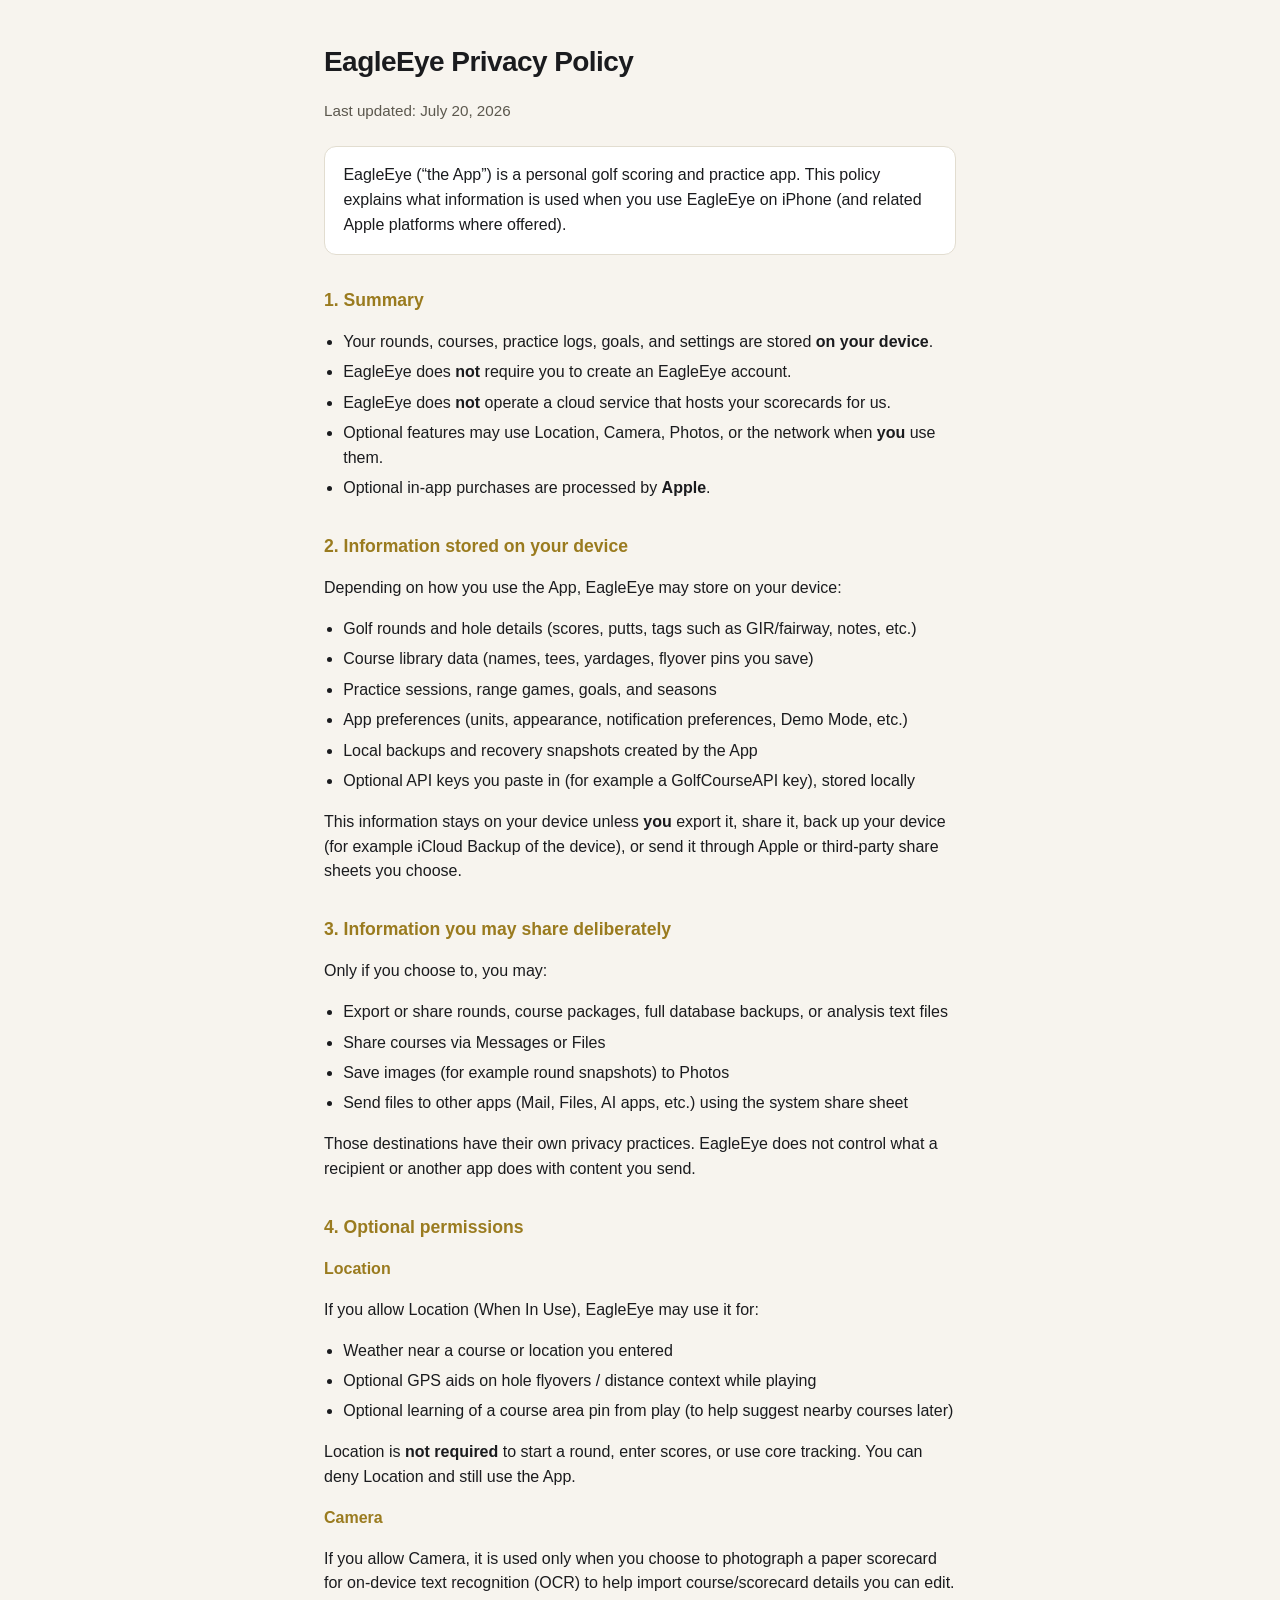
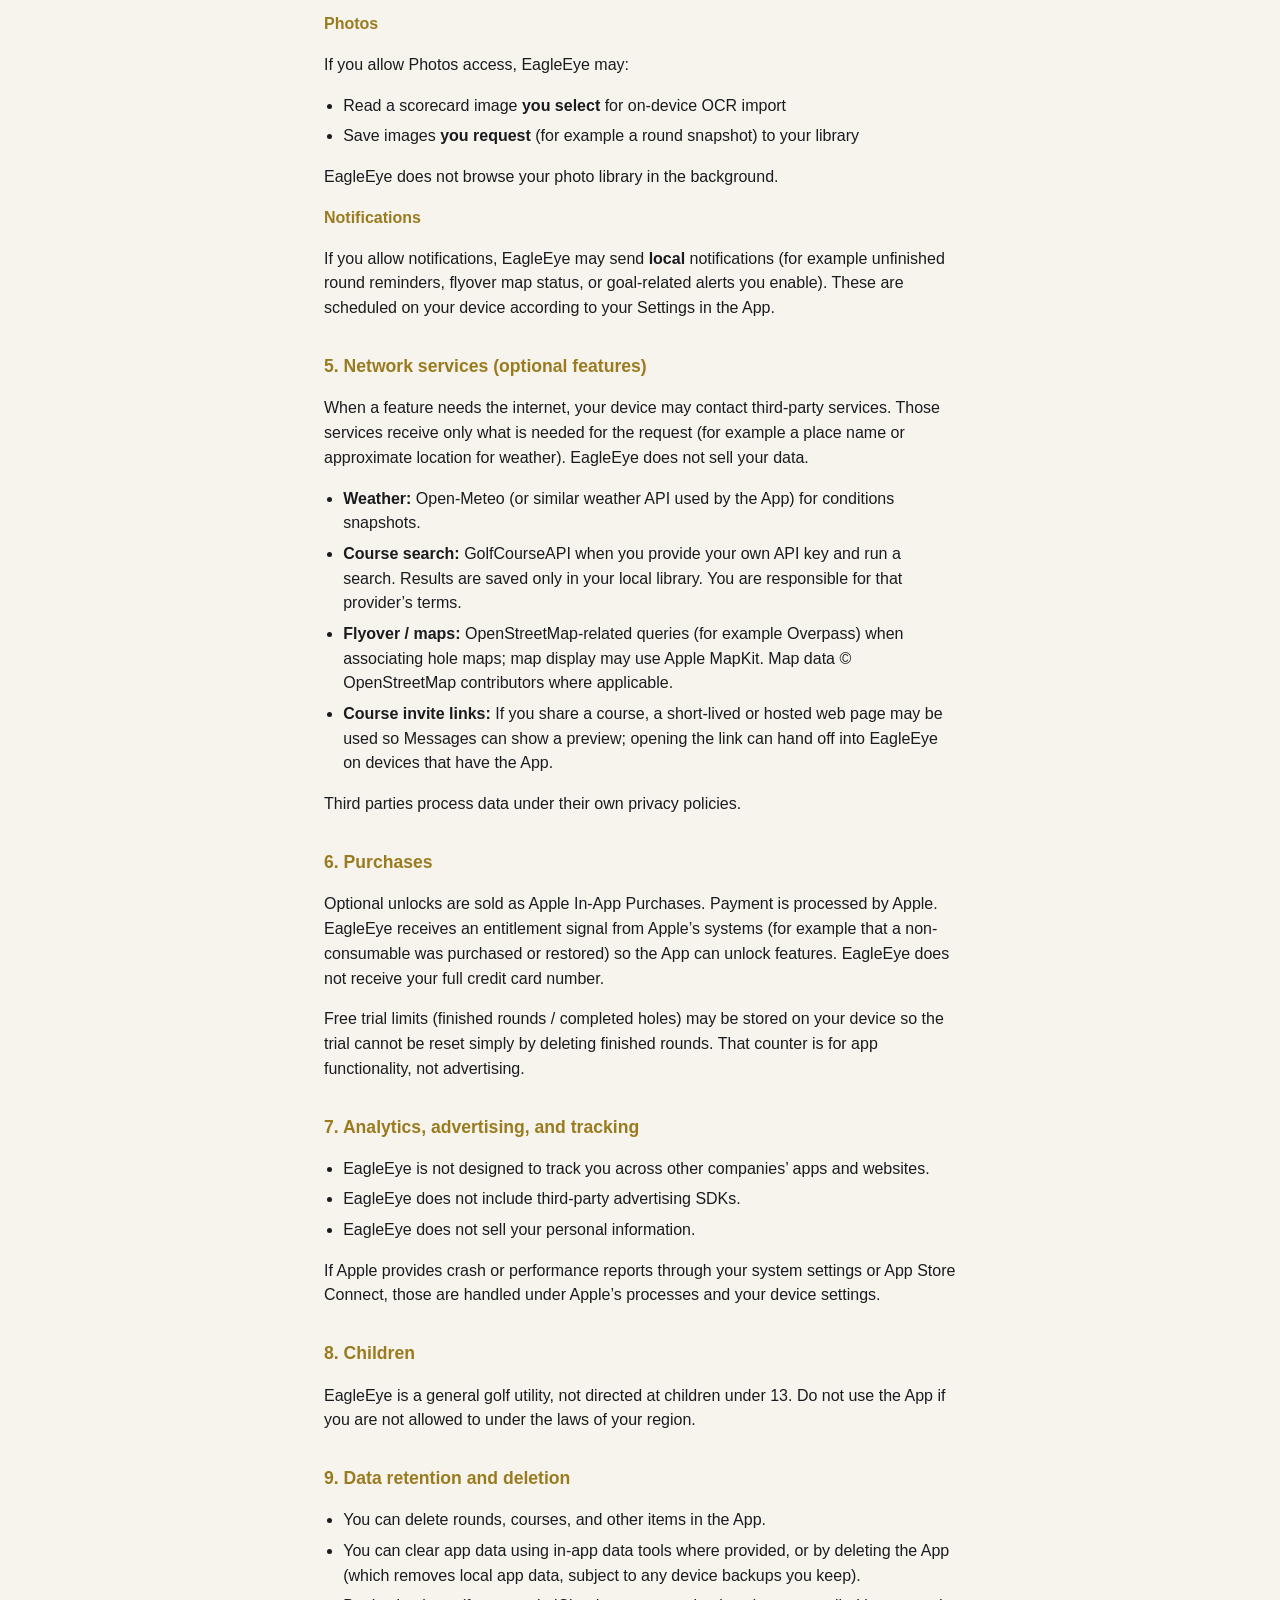
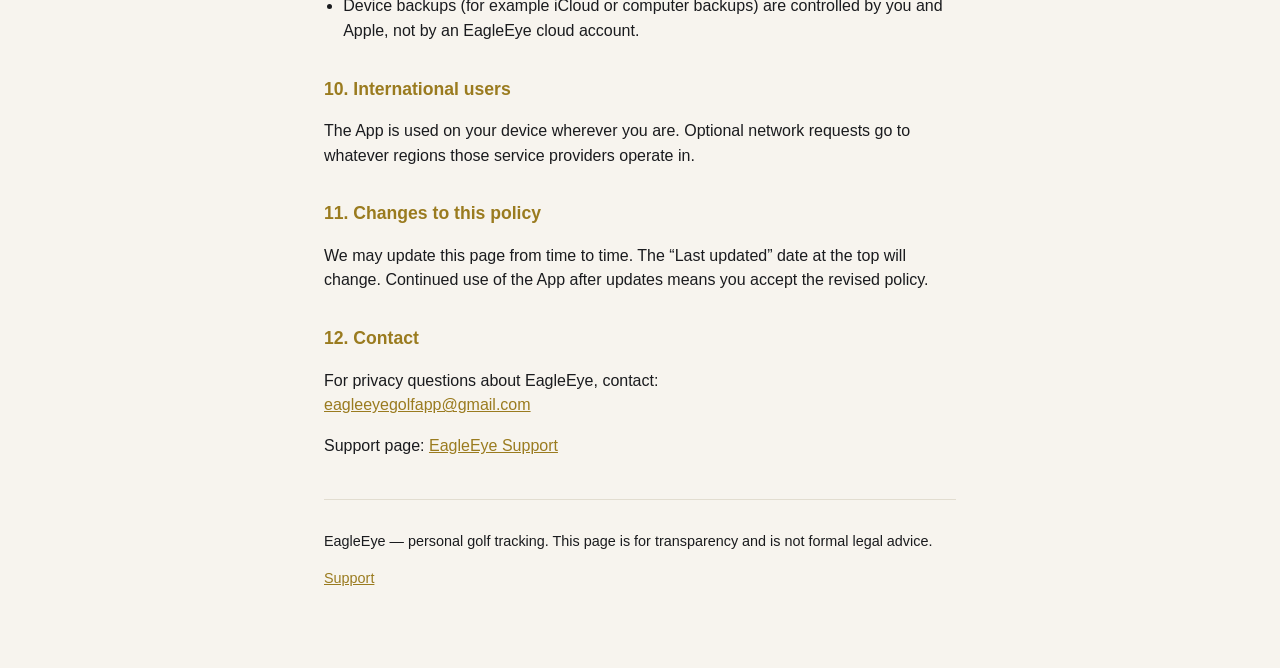
==== privacy.html @ 470fe478 "Add EagleEye privacy and support pages" ====
<!DOCTYPE html>
<html lang="en">
<head>
  <meta charset="utf-8" />
  <meta name="viewport" content="width=device-width, initial-scale=1" />
  <title>EagleEye — Privacy Policy</title>
  <meta name="description" content="Privacy Policy for the EagleEye golf app." />
  <style>
    :root {
      color-scheme: light dark;
      --bg: #0c0d0f;
      --fg: #f2efe6;
      --muted: #a39e90;
      --accent: #d4b347;
      --card: #16181c;
      --border: #2a2d33;
    }
    @media (prefers-color-scheme: light) {
      :root {
        --bg: #f7f4ee;
        --fg: #1a1b1e;
        --muted: #5c584e;
        --accent: #9a7b1f;
        --card: #ffffff;
        --border: #e2ddd0;
      }
    }
    * { box-sizing: border-box; }
    body {
      margin: 0;
      font-family: -apple-system, BlinkMacSystemFont, "Segoe UI", Roboto, Helvetica, Arial, sans-serif;
      background: var(--bg);
      color: var(--fg);
      line-height: 1.55;
    }
    main {
      max-width: 42rem;
      margin: 0 auto;
      padding: 2.5rem 1.25rem 4rem;
    }
    h1 {
      font-size: 1.75rem;
      letter-spacing: -0.02em;
      margin: 0 0 0.35rem;
    }
    h2 {
      font-size: 1.1rem;
      margin: 2rem 0 0.6rem;
      color: var(--accent);
    }
    p, li { color: var(--fg); }
    .meta { color: var(--muted); font-size: 0.95rem; margin-bottom: 1.5rem; }
    .card {
      background: var(--card);
      border: 1px solid var(--border);
      border-radius: 12px;
      padding: 1rem 1.15rem;
      margin: 1rem 0 1.5rem;
    }
    ul { padding-left: 1.2rem; }
    li { margin: 0.35rem 0; }
    a { color: var(--accent); }
    footer {
      margin-top: 2.5rem;
      padding-top: 1rem;
      border-top: 1px solid var(--border);
      color: var(--muted);
      font-size: 0.9rem;
    }
  </style>
</head>
<body>
  <main>
    <h1>EagleEye Privacy Policy</h1>
    <p class="meta">Last updated: July 20, 2026</p>

    <div class="card">
      <p style="margin:0">
        EagleEye (“the App”) is a personal golf scoring and practice app.
        This policy explains what information is used when you use EagleEye
        on iPhone (and related Apple platforms where offered).
      </p>
    </div>

    <h2>1. Summary</h2>
    <ul>
      <li>Your rounds, courses, practice logs, goals, and settings are stored <strong>on your device</strong>.</li>
      <li>EagleEye does <strong>not</strong> require you to create an EagleEye account.</li>
      <li>EagleEye does <strong>not</strong> operate a cloud service that hosts your scorecards for us.</li>
      <li>Optional features may use Location, Camera, Photos, or the network when <strong>you</strong> use them.</li>
      <li>Optional in‑app purchases are processed by <strong>Apple</strong>.</li>
    </ul>

    <h2>2. Information stored on your device</h2>
    <p>Depending on how you use the App, EagleEye may store on your device:</p>
    <ul>
      <li>Golf rounds and hole details (scores, putts, tags such as GIR/fairway, notes, etc.)</li>
      <li>Course library data (names, tees, yardages, flyover pins you save)</li>
      <li>Practice sessions, range games, goals, and seasons</li>
      <li>App preferences (units, appearance, notification preferences, Demo Mode, etc.)</li>
      <li>Local backups and recovery snapshots created by the App</li>
      <li>Optional API keys you paste in (for example a GolfCourseAPI key), stored locally</li>
    </ul>
    <p>
      This information stays on your device unless <strong>you</strong> export it, share it,
      back up your device (for example iCloud Backup of the device), or send it through
      Apple or third-party share sheets you choose.
    </p>

    <h2>3. Information you may share deliberately</h2>
    <p>Only if you choose to, you may:</p>
    <ul>
      <li>Export or share rounds, course packages, full database backups, or analysis text files</li>
      <li>Share courses via Messages or Files</li>
      <li>Save images (for example round snapshots) to Photos</li>
      <li>Send files to other apps (Mail, Files, AI apps, etc.) using the system share sheet</li>
    </ul>
    <p>
      Those destinations have their own privacy practices. EagleEye does not control
      what a recipient or another app does with content you send.
    </p>

    <h2>4. Optional permissions</h2>

    <h2 style="font-size:1rem;margin-top:1rem">Location</h2>
    <p>
      If you allow Location (When In Use), EagleEye may use it for:
    </p>
    <ul>
      <li>Weather near a course or location you entered</li>
      <li>Optional GPS aids on hole flyovers / distance context while playing</li>
      <li>Optional learning of a course area pin from play (to help suggest nearby courses later)</li>
    </ul>
    <p>
      Location is <strong>not required</strong> to start a round, enter scores, or use core tracking.
      You can deny Location and still use the App.
    </p>

    <h2 style="font-size:1rem;margin-top:1rem">Camera</h2>
    <p>
      If you allow Camera, it is used only when you choose to photograph a paper scorecard
      for on-device text recognition (OCR) to help import course/scorecard details you can edit.
    </p>

    <h2 style="font-size:1rem;margin-top:1rem">Photos</h2>
    <p>If you allow Photos access, EagleEye may:</p>
    <ul>
      <li>Read a scorecard image <strong>you select</strong> for on-device OCR import</li>
      <li>Save images <strong>you request</strong> (for example a round snapshot) to your library</li>
    </ul>
    <p>EagleEye does not browse your photo library in the background.</p>

    <h2 style="font-size:1rem;margin-top:1rem">Notifications</h2>
    <p>
      If you allow notifications, EagleEye may send <strong>local</strong> notifications
      (for example unfinished round reminders, flyover map status, or goal-related alerts you enable).
      These are scheduled on your device according to your Settings in the App.
    </p>

    <h2>5. Network services (optional features)</h2>
    <p>
      When a feature needs the internet, your device may contact third-party services.
      Those services receive only what is needed for the request (for example a place name
      or approximate location for weather). EagleEye does not sell your data.
    </p>
    <ul>
      <li><strong>Weather:</strong> Open-Meteo (or similar weather API used by the App) for conditions snapshots.</li>
      <li><strong>Course search:</strong> GolfCourseAPI when you provide your own API key and run a search. Results are saved only in your local library. You are responsible for that provider’s terms.</li>
      <li><strong>Flyover / maps:</strong> OpenStreetMap-related queries (for example Overpass) when associating hole maps; map display may use Apple MapKit. Map data © OpenStreetMap contributors where applicable.</li>
      <li><strong>Course invite links:</strong> If you share a course, a short-lived or hosted web page may be used so Messages can show a preview; opening the link can hand off into EagleEye on devices that have the App.</li>
    </ul>
    <p>Third parties process data under their own privacy policies.</p>

    <h2>6. Purchases</h2>
    <p>
      Optional unlocks are sold as Apple In-App Purchases. Payment is processed by Apple.
      EagleEye receives an entitlement signal from Apple’s systems (for example that a
      non-consumable was purchased or restored) so the App can unlock features.
      EagleEye does not receive your full credit card number.
    </p>
    <p>
      Free trial limits (finished rounds / completed holes) may be stored on your device
      so the trial cannot be reset simply by deleting finished rounds. That counter is for
      app functionality, not advertising.
    </p>

    <h2>7. Analytics, advertising, and tracking</h2>
    <ul>
      <li>EagleEye is not designed to track you across other companies’ apps and websites.</li>
      <li>EagleEye does not include third-party advertising SDKs.</li>
      <li>EagleEye does not sell your personal information.</li>
    </ul>
    <p>
      If Apple provides crash or performance reports through your system settings or
      App Store Connect, those are handled under Apple’s processes and your device settings.
    </p>

    <h2>8. Children</h2>
    <p>
      EagleEye is a general golf utility, not directed at children under 13.
      Do not use the App if you are not allowed to under the laws of your region.
    </p>

    <h2>9. Data retention and deletion</h2>
    <ul>
      <li>You can delete rounds, courses, and other items in the App.</li>
      <li>You can clear app data using in-app data tools where provided, or by deleting the App (which removes local app data, subject to any device backups you keep).</li>
      <li>Device backups (for example iCloud or computer backups) are controlled by you and Apple, not by an EagleEye cloud account.</li>
    </ul>

    <h2>10. International users</h2>
    <p>
      The App is used on your device wherever you are. Optional network requests go to
      whatever regions those service providers operate in.
    </p>

    <h2>11. Changes to this policy</h2>
    <p>
      We may update this page from time to time. The “Last updated” date at the top will change.
      Continued use of the App after updates means you accept the revised policy.
    </p>

    <h2>12. Contact</h2>
    <p>
      For privacy questions about EagleEye, contact:
      <br />
      <a href="mailto:eagleeyegolfapp@gmail.com">eagleeyegolfapp@gmail.com</a>
    </p>
    <p>
      Support page:
      <a href="support.html">EagleEye Support</a>
    </p>

    <footer>
      <p>EagleEye — personal golf tracking. This page is for transparency and is not formal legal advice.</p>
      <p><a href="support.html">Support</a></p>
    </footer>
  </main>
</body>
</html>
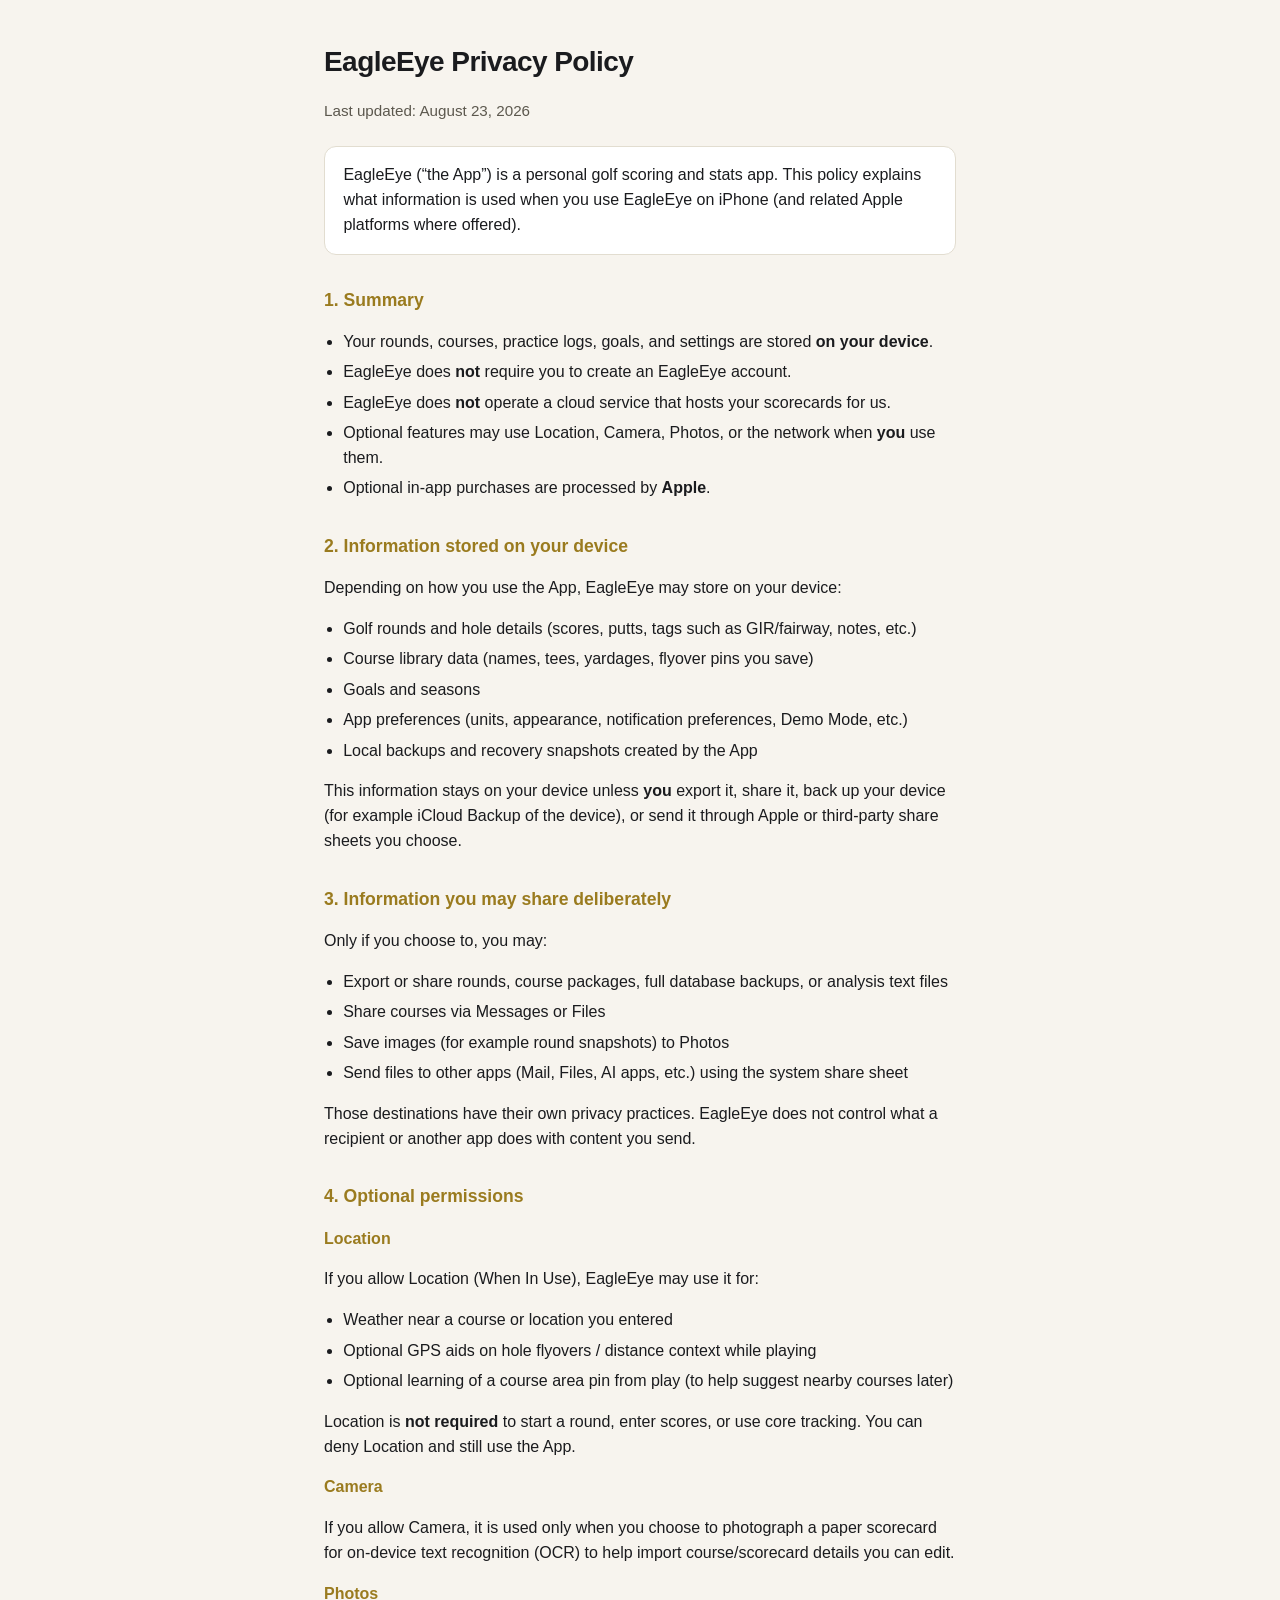
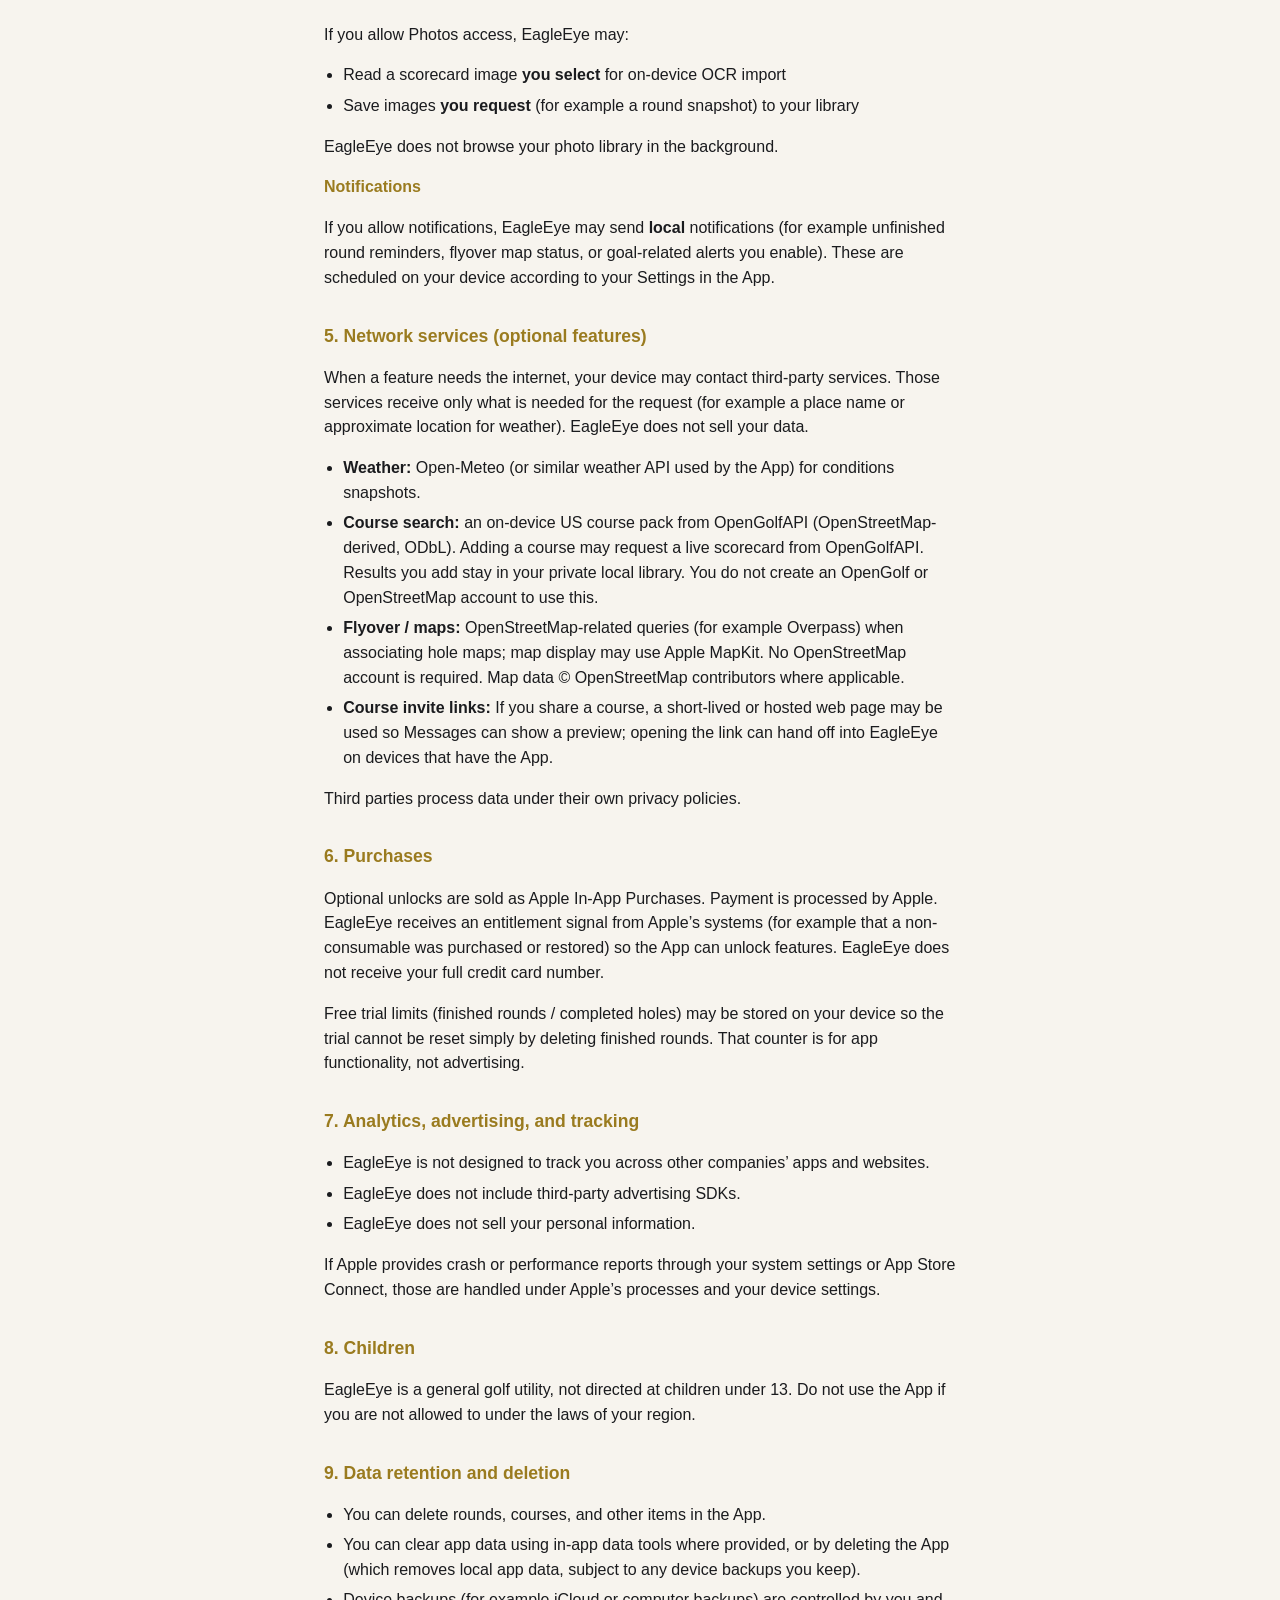
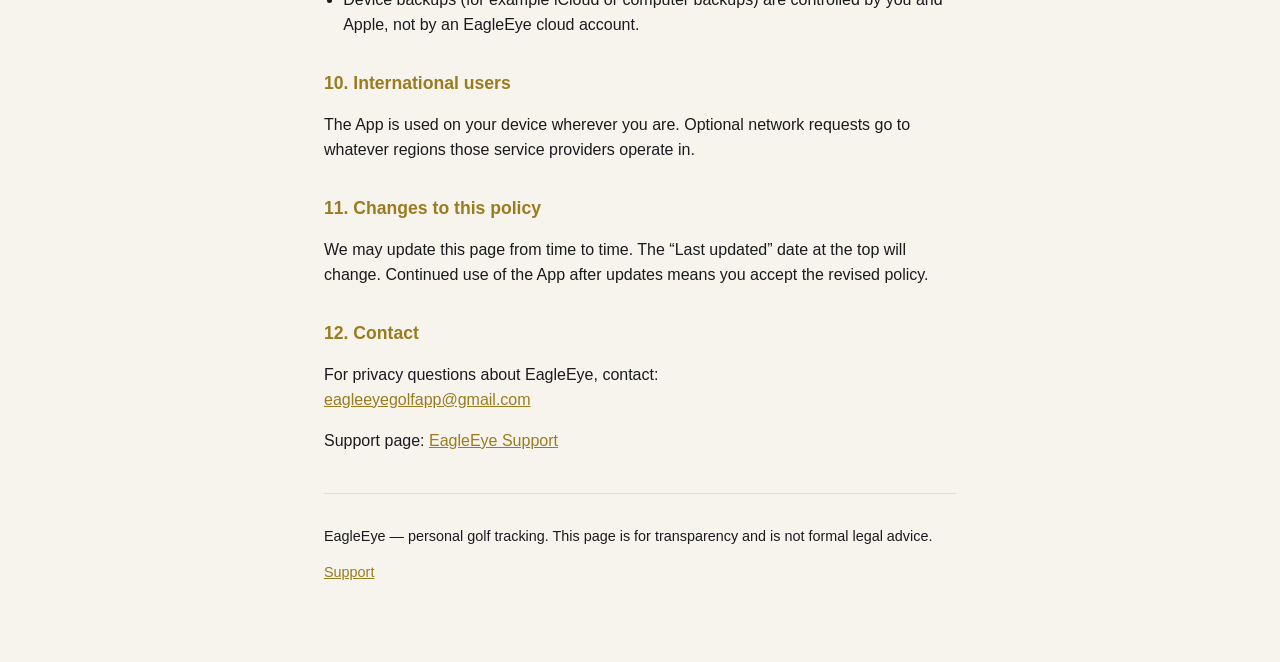
==== commit b379fa77: "Update privacy and support for EagleEye 1.2 Align legal copy with the iPhone app: on-device OpenGolf" ====
--- a/privacy.html
+++ b/privacy.html
@@ -72,11 +72,11 @@
 <body>
   <main>
     <h1>EagleEye Privacy Policy</h1>
-    <p class="meta">Last updated: July 20, 2026</p>
+    <p class="meta">Last updated: August 23, 2026</p>
 
     <div class="card">
       <p style="margin:0">
-        EagleEye (“the App”) is a personal golf scoring and practice app.
+        EagleEye (“the App”) is a personal golf scoring and stats app.
         This policy explains what information is used when you use EagleEye
         on iPhone (and related Apple platforms where offered).
       </p>
@@ -96,10 +96,9 @@
     <ul>
       <li>Golf rounds and hole details (scores, putts, tags such as GIR/fairway, notes, etc.)</li>
       <li>Course library data (names, tees, yardages, flyover pins you save)</li>
-      <li>Practice sessions, range games, goals, and seasons</li>
+      <li>Goals and seasons</li>
       <li>App preferences (units, appearance, notification preferences, Demo Mode, etc.)</li>
       <li>Local backups and recovery snapshots created by the App</li>
-      <li>Optional API keys you paste in (for example a GolfCourseAPI key), stored locally</li>
     </ul>
     <p>
       This information stays on your device unless <strong>you</strong> export it, share it,
@@ -165,8 +164,8 @@
     </p>
     <ul>
       <li><strong>Weather:</strong> Open-Meteo (or similar weather API used by the App) for conditions snapshots.</li>
-      <li><strong>Course search:</strong> GolfCourseAPI when you provide your own API key and run a search. Results are saved only in your local library. You are responsible for that provider’s terms.</li>
-      <li><strong>Flyover / maps:</strong> OpenStreetMap-related queries (for example Overpass) when associating hole maps; map display may use Apple MapKit. Map data © OpenStreetMap contributors where applicable.</li>
+      <li><strong>Course search:</strong> an on-device US course pack from OpenGolfAPI (OpenStreetMap-derived, ODbL). Adding a course may request a live scorecard from OpenGolfAPI. Results you add stay in your private local library. You do not create an OpenGolf or OpenStreetMap account to use this.</li>
+      <li><strong>Flyover / maps:</strong> OpenStreetMap-related queries (for example Overpass) when associating hole maps; map display may use Apple MapKit. No OpenStreetMap account is required. Map data © OpenStreetMap contributors where applicable.</li>
       <li><strong>Course invite links:</strong> If you share a course, a short-lived or hosted web page may be used so Messages can show a preview; opening the link can hand off into EagleEye on devices that have the App.</li>
     </ul>
     <p>Third parties process data under their own privacy policies.</p>
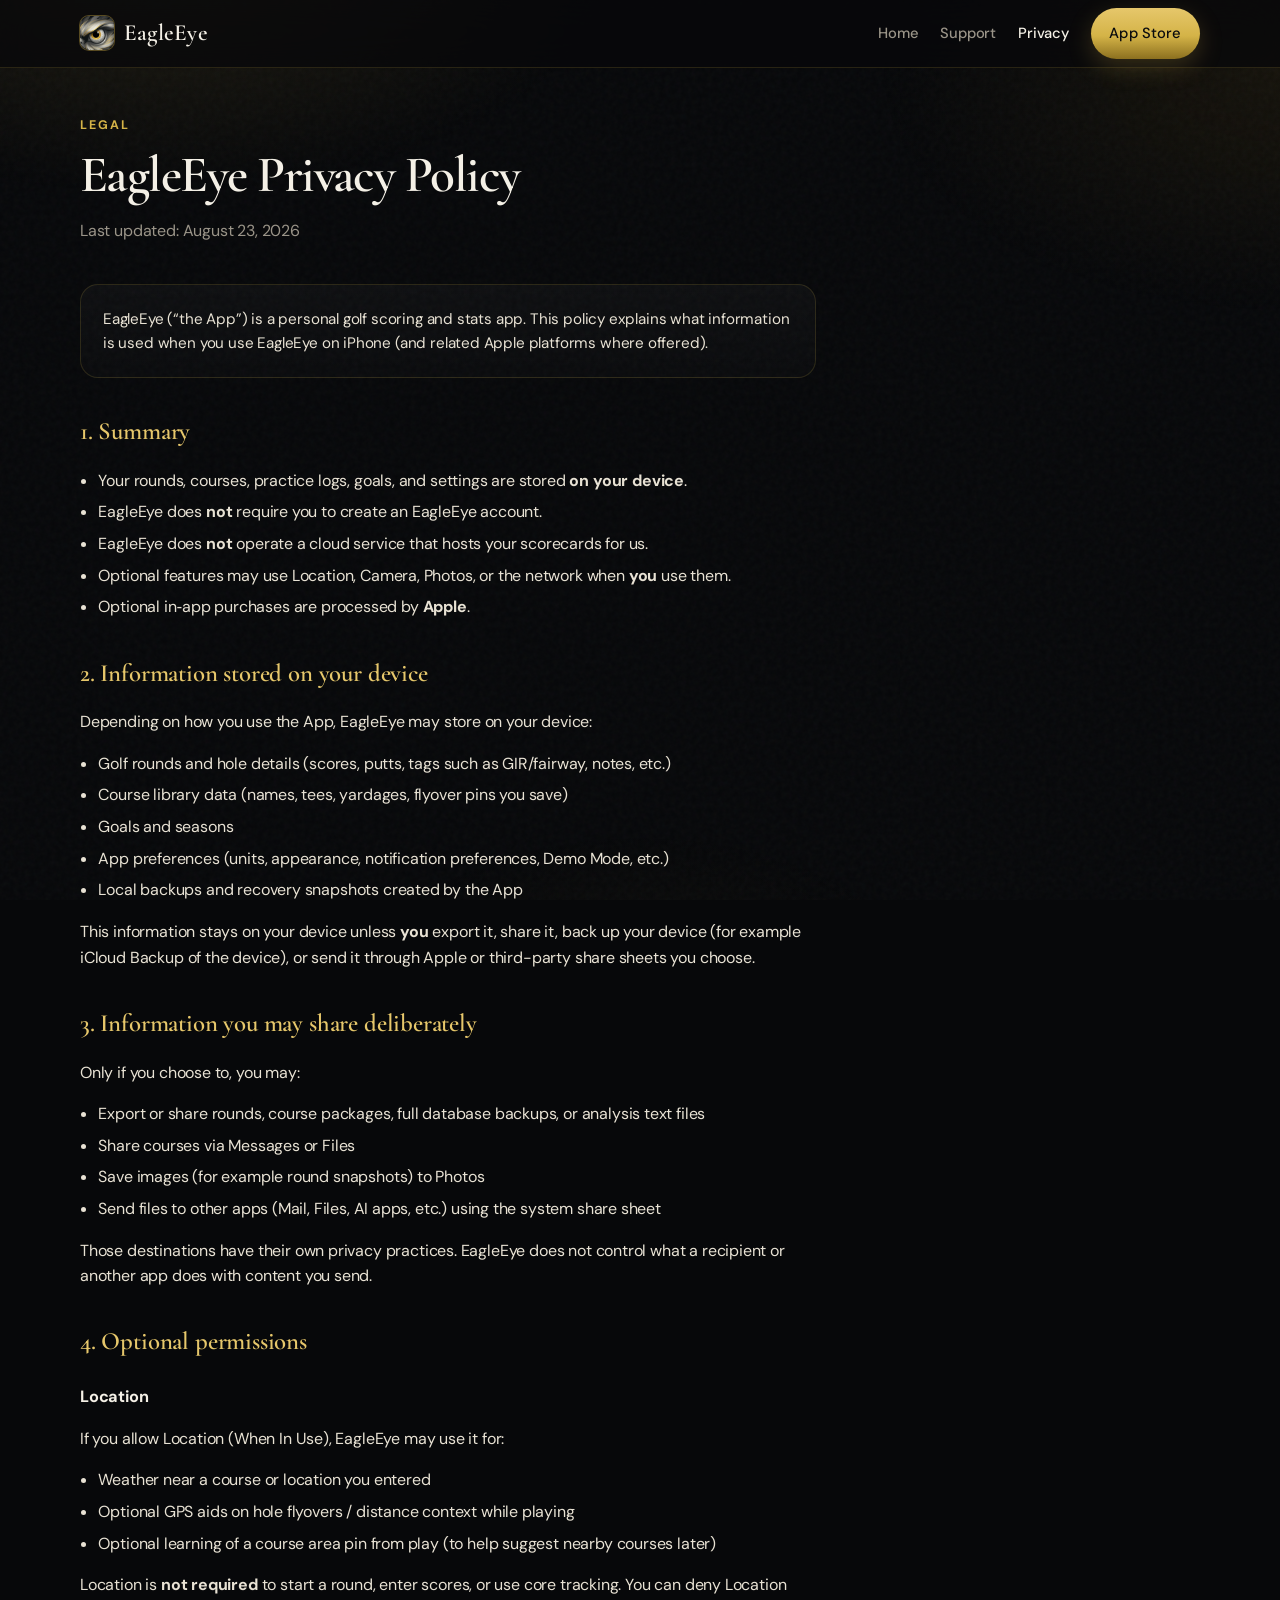
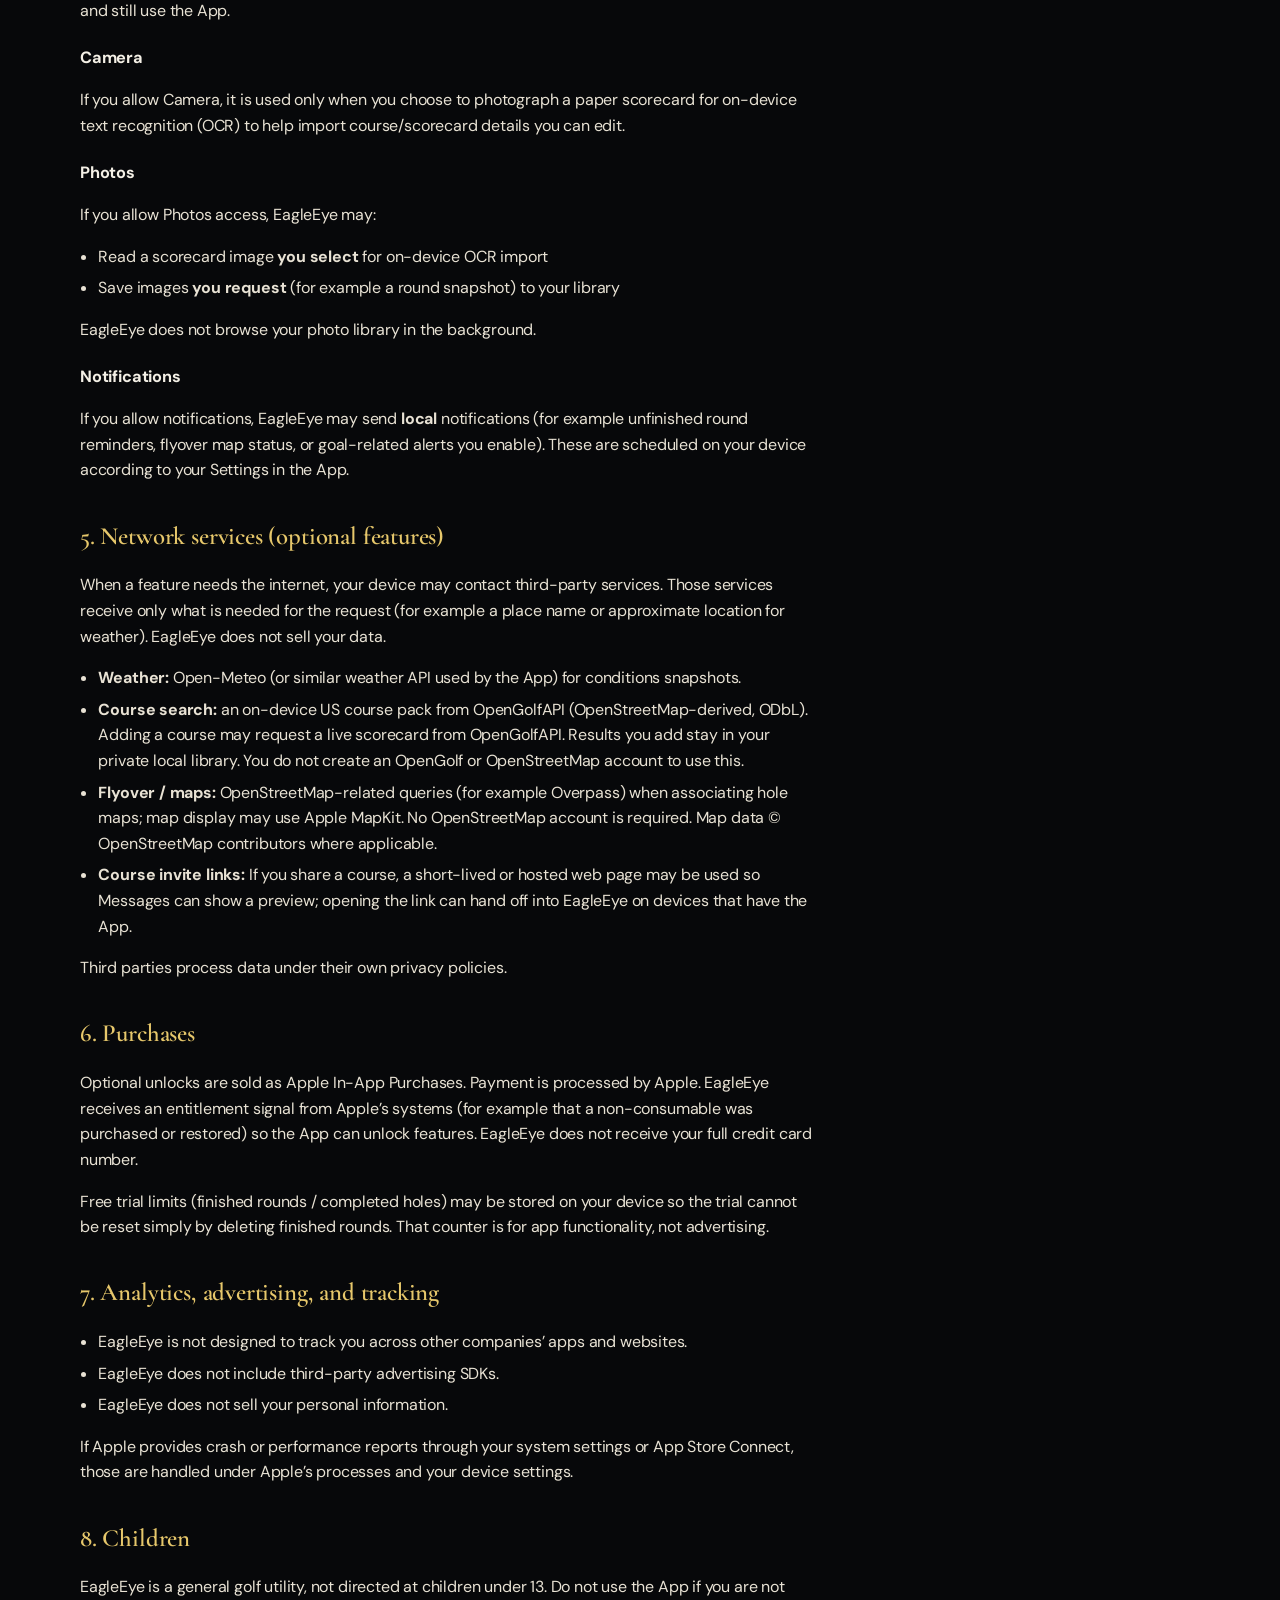
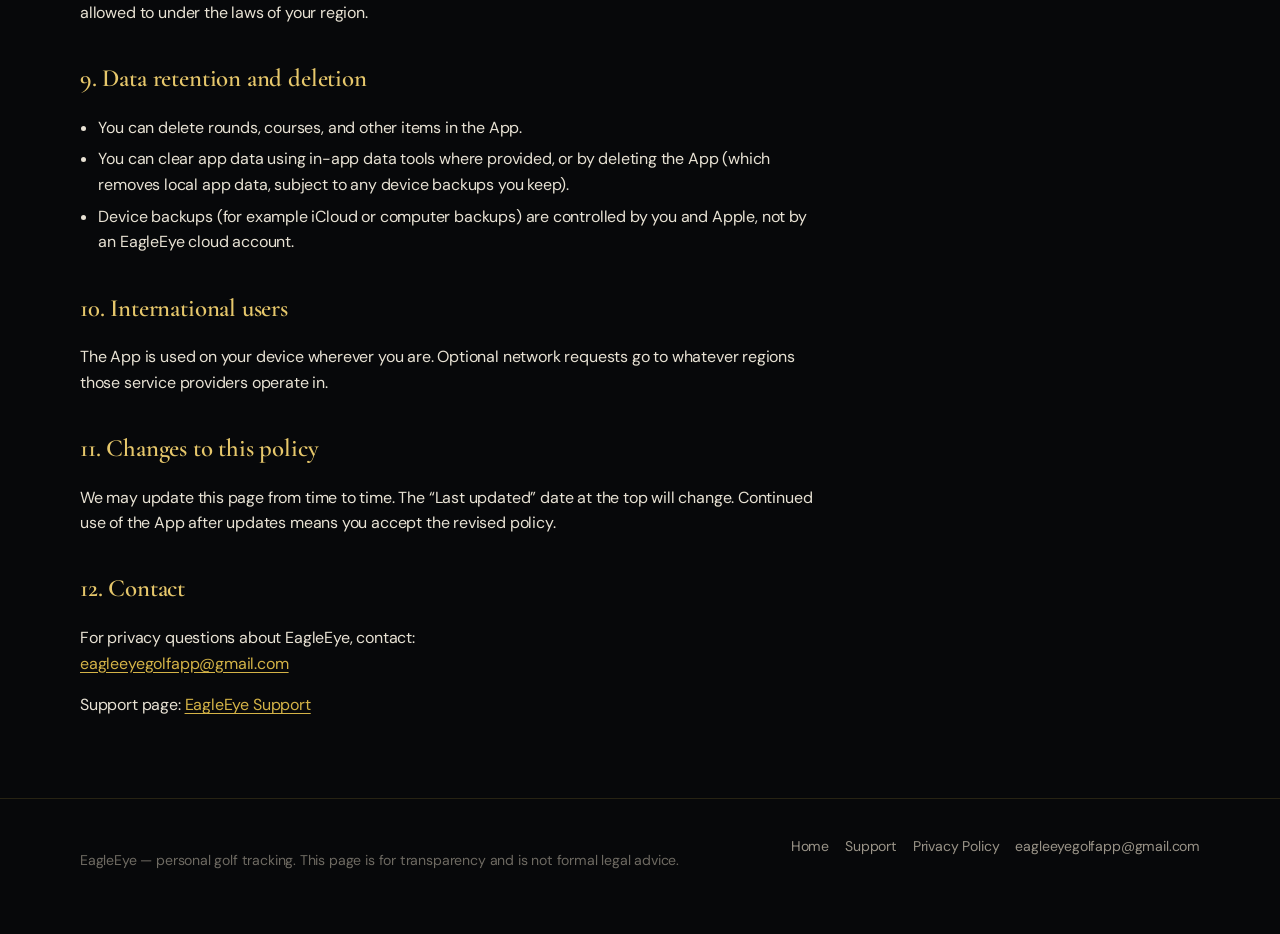
==== commit 97676f06: "Redesign GitHub Pages to match EagleEye app chrome Keep privacy/support copy and App Store URLs. New" ====
--- a/privacy.html
+++ b/privacy.html
@@ -5,235 +5,210 @@
   <meta name="viewport" content="width=device-width, initial-scale=1" />
   <title>EagleEye — Privacy Policy</title>
   <meta name="description" content="Privacy Policy for the EagleEye golf app." />
-  <style>
-    :root {
-      color-scheme: light dark;
-      --bg: #0c0d0f;
-      --fg: #f2efe6;
-      --muted: #a39e90;
-      --accent: #d4b347;
-      --card: #16181c;
-      --border: #2a2d33;
-    }
-    @media (prefers-color-scheme: light) {
-      :root {
-        --bg: #f7f4ee;
-        --fg: #1a1b1e;
-        --muted: #5c584e;
-        --accent: #9a7b1f;
-        --card: #ffffff;
-        --border: #e2ddd0;
-      }
-    }
-    * { box-sizing: border-box; }
-    body {
-      margin: 0;
-      font-family: -apple-system, BlinkMacSystemFont, "Segoe UI", Roboto, Helvetica, Arial, sans-serif;
-      background: var(--bg);
-      color: var(--fg);
-      line-height: 1.55;
-    }
-    main {
-      max-width: 42rem;
-      margin: 0 auto;
-      padding: 2.5rem 1.25rem 4rem;
-    }
-    h1 {
-      font-size: 1.75rem;
-      letter-spacing: -0.02em;
-      margin: 0 0 0.35rem;
-    }
-    h2 {
-      font-size: 1.1rem;
-      margin: 2rem 0 0.6rem;
-      color: var(--accent);
-    }
-    p, li { color: var(--fg); }
-    .meta { color: var(--muted); font-size: 0.95rem; margin-bottom: 1.5rem; }
-    .card {
-      background: var(--card);
-      border: 1px solid var(--border);
-      border-radius: 12px;
-      padding: 1rem 1.15rem;
-      margin: 1rem 0 1.5rem;
-    }
-    ul { padding-left: 1.2rem; }
-    li { margin: 0.35rem 0; }
-    a { color: var(--accent); }
-    footer {
-      margin-top: 2.5rem;
-      padding-top: 1rem;
-      border-top: 1px solid var(--border);
-      color: var(--muted);
-      font-size: 0.9rem;
-    }
-  </style>
+  <link rel="canonical" href="https://eagleeyegolfapp.github.io/EagleEye/privacy.html" />
+  <meta property="og:title" content="EagleEye — Privacy Policy" />
+  <meta property="og:description" content="Privacy Policy for the EagleEye golf app." />
+  <meta property="og:image" content="https://eagleeyegolfapp.github.io/EagleEye/assets/og.jpg" />
+  <meta name="theme-color" content="#07080a" />
+  <link rel="icon" type="image/png" href="assets/favicon-32.png" />
+  <link rel="apple-touch-icon" href="assets/apple-touch-icon.png" />
+  <link rel="preconnect" href="https://fonts.googleapis.com" />
+  <link rel="preconnect" href="https://fonts.gstatic.com" crossorigin />
+  <link href="https://fonts.googleapis.com/css2?family=Cormorant+Garamond:wght@600;700&amp;family=DM+Sans:ital,opsz,wght@0,9..40,400;0,9..40,500;0,9..40,700;1,9..40,400&amp;display=swap" rel="stylesheet" />
+  <link rel="stylesheet" href="assets/site.css" />
 </head>
 <body>
-  <main>
-    <h1>EagleEye Privacy Policy</h1>
-    <p class="meta">Last updated: August 23, 2026</p>
-
-    <div class="card">
-      <p style="margin:0">
-        EagleEye (“the App”) is a personal golf scoring and stats app.
-        This policy explains what information is used when you use EagleEye
-        on iPhone (and related Apple platforms where offered).
-      </p>
+  <header class="site-header">
+    <div class="wrap">
+      <a class="brand" href="index.html">
+        <img src="assets/icon.png" width="34" height="34" alt="" />
+        <span>EagleEye</span>
+      </a>
+      <nav class="nav" aria-label="Primary">
+        <a href="index.html">Home</a>
+        <a href="support.html">Support</a>
+        <a href="privacy.html" aria-current="page">Privacy</a>
+        <a class="btn" href="https://apps.apple.com/app/id6793305657">App Store</a>
+      </nav>
     </div>
-
-    <h2>1. Summary</h2>
-    <ul>
-      <li>Your rounds, courses, practice logs, goals, and settings are stored <strong>on your device</strong>.</li>
-      <li>EagleEye does <strong>not</strong> require you to create an EagleEye account.</li>
-      <li>EagleEye does <strong>not</strong> operate a cloud service that hosts your scorecards for us.</li>
-      <li>Optional features may use Location, Camera, Photos, or the network when <strong>you</strong> use them.</li>
-      <li>Optional in‑app purchases are processed by <strong>Apple</strong>.</li>
-    </ul>
-
-    <h2>2. Information stored on your device</h2>
-    <p>Depending on how you use the App, EagleEye may store on your device:</p>
-    <ul>
-      <li>Golf rounds and hole details (scores, putts, tags such as GIR/fairway, notes, etc.)</li>
-      <li>Course library data (names, tees, yardages, flyover pins you save)</li>
-      <li>Goals and seasons</li>
-      <li>App preferences (units, appearance, notification preferences, Demo Mode, etc.)</li>
-      <li>Local backups and recovery snapshots created by the App</li>
-    </ul>
-    <p>
-      This information stays on your device unless <strong>you</strong> export it, share it,
-      back up your device (for example iCloud Backup of the device), or send it through
-      Apple or third-party share sheets you choose.
-    </p>
-
-    <h2>3. Information you may share deliberately</h2>
-    <p>Only if you choose to, you may:</p>
-    <ul>
-      <li>Export or share rounds, course packages, full database backups, or analysis text files</li>
-      <li>Share courses via Messages or Files</li>
-      <li>Save images (for example round snapshots) to Photos</li>
-      <li>Send files to other apps (Mail, Files, AI apps, etc.) using the system share sheet</li>
-    </ul>
-    <p>
-      Those destinations have their own privacy practices. EagleEye does not control
-      what a recipient or another app does with content you send.
-    </p>
-
-    <h2>4. Optional permissions</h2>
-
-    <h2 style="font-size:1rem;margin-top:1rem">Location</h2>
-    <p>
-      If you allow Location (When In Use), EagleEye may use it for:
-    </p>
-    <ul>
-      <li>Weather near a course or location you entered</li>
-      <li>Optional GPS aids on hole flyovers / distance context while playing</li>
-      <li>Optional learning of a course area pin from play (to help suggest nearby courses later)</li>
-    </ul>
-    <p>
-      Location is <strong>not required</strong> to start a round, enter scores, or use core tracking.
-      You can deny Location and still use the App.
-    </p>
-
-    <h2 style="font-size:1rem;margin-top:1rem">Camera</h2>
-    <p>
-      If you allow Camera, it is used only when you choose to photograph a paper scorecard
-      for on-device text recognition (OCR) to help import course/scorecard details you can edit.
-    </p>
-
-    <h2 style="font-size:1rem;margin-top:1rem">Photos</h2>
-    <p>If you allow Photos access, EagleEye may:</p>
-    <ul>
-      <li>Read a scorecard image <strong>you select</strong> for on-device OCR import</li>
-      <li>Save images <strong>you request</strong> (for example a round snapshot) to your library</li>
-    </ul>
-    <p>EagleEye does not browse your photo library in the background.</p>
-
-    <h2 style="font-size:1rem;margin-top:1rem">Notifications</h2>
-    <p>
-      If you allow notifications, EagleEye may send <strong>local</strong> notifications
-      (for example unfinished round reminders, flyover map status, or goal-related alerts you enable).
-      These are scheduled on your device according to your Settings in the App.
-    </p>
-
-    <h2>5. Network services (optional features)</h2>
-    <p>
-      When a feature needs the internet, your device may contact third-party services.
-      Those services receive only what is needed for the request (for example a place name
-      or approximate location for weather). EagleEye does not sell your data.
-    </p>
-    <ul>
-      <li><strong>Weather:</strong> Open-Meteo (or similar weather API used by the App) for conditions snapshots.</li>
-      <li><strong>Course search:</strong> an on-device US course pack from OpenGolfAPI (OpenStreetMap-derived, ODbL). Adding a course may request a live scorecard from OpenGolfAPI. Results you add stay in your private local library. You do not create an OpenGolf or OpenStreetMap account to use this.</li>
-      <li><strong>Flyover / maps:</strong> OpenStreetMap-related queries (for example Overpass) when associating hole maps; map display may use Apple MapKit. No OpenStreetMap account is required. Map data © OpenStreetMap contributors where applicable.</li>
-      <li><strong>Course invite links:</strong> If you share a course, a short-lived or hosted web page may be used so Messages can show a preview; opening the link can hand off into EagleEye on devices that have the App.</li>
-    </ul>
-    <p>Third parties process data under their own privacy policies.</p>
-
-    <h2>6. Purchases</h2>
-    <p>
-      Optional unlocks are sold as Apple In-App Purchases. Payment is processed by Apple.
-      EagleEye receives an entitlement signal from Apple’s systems (for example that a
-      non-consumable was purchased or restored) so the App can unlock features.
-      EagleEye does not receive your full credit card number.
-    </p>
-    <p>
-      Free trial limits (finished rounds / completed holes) may be stored on your device
-      so the trial cannot be reset simply by deleting finished rounds. That counter is for
-      app functionality, not advertising.
-    </p>
-
-    <h2>7. Analytics, advertising, and tracking</h2>
-    <ul>
-      <li>EagleEye is not designed to track you across other companies’ apps and websites.</li>
-      <li>EagleEye does not include third-party advertising SDKs.</li>
-      <li>EagleEye does not sell your personal information.</li>
-    </ul>
-    <p>
-      If Apple provides crash or performance reports through your system settings or
-      App Store Connect, those are handled under Apple’s processes and your device settings.
-    </p>
-
-    <h2>8. Children</h2>
-    <p>
-      EagleEye is a general golf utility, not directed at children under 13.
-      Do not use the App if you are not allowed to under the laws of your region.
-    </p>
-
-    <h2>9. Data retention and deletion</h2>
-    <ul>
-      <li>You can delete rounds, courses, and other items in the App.</li>
-      <li>You can clear app data using in-app data tools where provided, or by deleting the App (which removes local app data, subject to any device backups you keep).</li>
-      <li>Device backups (for example iCloud or computer backups) are controlled by you and Apple, not by an EagleEye cloud account.</li>
-    </ul>
-
-    <h2>10. International users</h2>
-    <p>
-      The App is used on your device wherever you are. Optional network requests go to
-      whatever regions those service providers operate in.
-    </p>
-
-    <h2>11. Changes to this policy</h2>
-    <p>
-      We may update this page from time to time. The “Last updated” date at the top will change.
-      Continued use of the App after updates means you accept the revised policy.
-    </p>
-
-    <h2>12. Contact</h2>
-    <p>
-      For privacy questions about EagleEye, contact:
-      <br />
-      <a href="mailto:eagleeyegolfapp@gmail.com">eagleeyegolfapp@gmail.com</a>
-    </p>
-    <p>
-      Support page:
-      <a href="support.html">EagleEye Support</a>
-    </p>
-
-    <footer>
+  </header>
+
+  <main class="wrap">
+    <header class="legal-hero">
+      <p class="kicker">Legal</p>
+      <h1>EagleEye Privacy Policy</h1>
+      <p class="meta">Last updated: August 23, 2026</p>
+    </header>
+
+    <article class="legal">
+      <div class="card" style="margin-bottom: 1.5rem">
+        <p style="margin:0">
+          EagleEye (“the App”) is a personal golf scoring and stats app.
+          This policy explains what information is used when you use EagleEye
+          on iPhone (and related Apple platforms where offered).
+        </p>
+      </div>
+
+      <h2>1. Summary</h2>
+      <ul>
+        <li>Your rounds, courses, practice logs, goals, and settings are stored <strong>on your device</strong>.</li>
+        <li>EagleEye does <strong>not</strong> require you to create an EagleEye account.</li>
+        <li>EagleEye does <strong>not</strong> operate a cloud service that hosts your scorecards for us.</li>
+        <li>Optional features may use Location, Camera, Photos, or the network when <strong>you</strong> use them.</li>
+        <li>Optional in‑app purchases are processed by <strong>Apple</strong>.</li>
+      </ul>
+
+      <h2>2. Information stored on your device</h2>
+      <p>Depending on how you use the App, EagleEye may store on your device:</p>
+      <ul>
+        <li>Golf rounds and hole details (scores, putts, tags such as GIR/fairway, notes, etc.)</li>
+        <li>Course library data (names, tees, yardages, flyover pins you save)</li>
+        <li>Goals and seasons</li>
+        <li>App preferences (units, appearance, notification preferences, Demo Mode, etc.)</li>
+        <li>Local backups and recovery snapshots created by the App</li>
+      </ul>
+      <p>
+        This information stays on your device unless <strong>you</strong> export it, share it,
+        back up your device (for example iCloud Backup of the device), or send it through
+        Apple or third-party share sheets you choose.
+      </p>
+
+      <h2>3. Information you may share deliberately</h2>
+      <p>Only if you choose to, you may:</p>
+      <ul>
+        <li>Export or share rounds, course packages, full database backups, or analysis text files</li>
+        <li>Share courses via Messages or Files</li>
+        <li>Save images (for example round snapshots) to Photos</li>
+        <li>Send files to other apps (Mail, Files, AI apps, etc.) using the system share sheet</li>
+      </ul>
+      <p>
+        Those destinations have their own privacy practices. EagleEye does not control
+        what a recipient or another app does with content you send.
+      </p>
+
+      <h2>4. Optional permissions</h2>
+
+      <h3>Location</h3>
+      <p>
+        If you allow Location (When In Use), EagleEye may use it for:
+      </p>
+      <ul>
+        <li>Weather near a course or location you entered</li>
+        <li>Optional GPS aids on hole flyovers / distance context while playing</li>
+        <li>Optional learning of a course area pin from play (to help suggest nearby courses later)</li>
+      </ul>
+      <p>
+        Location is <strong>not required</strong> to start a round, enter scores, or use core tracking.
+        You can deny Location and still use the App.
+      </p>
+
+      <h3>Camera</h3>
+      <p>
+        If you allow Camera, it is used only when you choose to photograph a paper scorecard
+        for on-device text recognition (OCR) to help import course/scorecard details you can edit.
+      </p>
+
+      <h3>Photos</h3>
+      <p>If you allow Photos access, EagleEye may:</p>
+      <ul>
+        <li>Read a scorecard image <strong>you select</strong> for on-device OCR import</li>
+        <li>Save images <strong>you request</strong> (for example a round snapshot) to your library</li>
+      </ul>
+      <p>EagleEye does not browse your photo library in the background.</p>
+
+      <h3>Notifications</h3>
+      <p>
+        If you allow notifications, EagleEye may send <strong>local</strong> notifications
+        (for example unfinished round reminders, flyover map status, or goal-related alerts you enable).
+        These are scheduled on your device according to your Settings in the App.
+      </p>
+
+      <h2>5. Network services (optional features)</h2>
+      <p>
+        When a feature needs the internet, your device may contact third-party services.
+        Those services receive only what is needed for the request (for example a place name
+        or approximate location for weather). EagleEye does not sell your data.
+      </p>
+      <ul>
+        <li><strong>Weather:</strong> Open-Meteo (or similar weather API used by the App) for conditions snapshots.</li>
+        <li><strong>Course search:</strong> an on-device US course pack from OpenGolfAPI (OpenStreetMap-derived, ODbL). Adding a course may request a live scorecard from OpenGolfAPI. Results you add stay in your private local library. You do not create an OpenGolf or OpenStreetMap account to use this.</li>
+        <li><strong>Flyover / maps:</strong> OpenStreetMap-related queries (for example Overpass) when associating hole maps; map display may use Apple MapKit. No OpenStreetMap account is required. Map data © OpenStreetMap contributors where applicable.</li>
+        <li><strong>Course invite links:</strong> If you share a course, a short-lived or hosted web page may be used so Messages can show a preview; opening the link can hand off into EagleEye on devices that have the App.</li>
+      </ul>
+      <p>Third parties process data under their own privacy policies.</p>
+
+      <h2>6. Purchases</h2>
+      <p>
+        Optional unlocks are sold as Apple In-App Purchases. Payment is processed by Apple.
+        EagleEye receives an entitlement signal from Apple’s systems (for example that a
+        non-consumable was purchased or restored) so the App can unlock features.
+        EagleEye does not receive your full credit card number.
+      </p>
+      <p>
+        Free trial limits (finished rounds / completed holes) may be stored on your device
+        so the trial cannot be reset simply by deleting finished rounds. That counter is for
+        app functionality, not advertising.
+      </p>
+
+      <h2>7. Analytics, advertising, and tracking</h2>
+      <ul>
+        <li>EagleEye is not designed to track you across other companies’ apps and websites.</li>
+        <li>EagleEye does not include third-party advertising SDKs.</li>
+        <li>EagleEye does not sell your personal information.</li>
+      </ul>
+      <p>
+        If Apple provides crash or performance reports through your system settings or
+        App Store Connect, those are handled under Apple’s processes and your device settings.
+      </p>
+
+      <h2>8. Children</h2>
+      <p>
+        EagleEye is a general golf utility, not directed at children under 13.
+        Do not use the App if you are not allowed to under the laws of your region.
+      </p>
+
+      <h2>9. Data retention and deletion</h2>
+      <ul>
+        <li>You can delete rounds, courses, and other items in the App.</li>
+        <li>You can clear app data using in-app data tools where provided, or by deleting the App (which removes local app data, subject to any device backups you keep).</li>
+        <li>Device backups (for example iCloud or computer backups) are controlled by you and Apple, not by an EagleEye cloud account.</li>
+      </ul>
+
+      <h2>10. International users</h2>
+      <p>
+        The App is used on your device wherever you are. Optional network requests go to
+        whatever regions those service providers operate in.
+      </p>
+
+      <h2>11. Changes to this policy</h2>
+      <p>
+        We may update this page from time to time. The “Last updated” date at the top will change.
+        Continued use of the App after updates means you accept the revised policy.
+      </p>
+
+      <h2>12. Contact</h2>
+      <p>
+        For privacy questions about EagleEye, contact:
+        <br />
+        <a href="mailto:eagleeyegolfapp@gmail.com">eagleeyegolfapp@gmail.com</a>
+      </p>
+      <p>
+        Support page:
+        <a href="support.html">EagleEye Support</a>
+      </p>
+    </article>
+  </main>
+
+  <footer class="site-footer">
+    <div class="wrap">
       <p>EagleEye — personal golf tracking. This page is for transparency and is not formal legal advice.</p>
-      <p><a href="support.html">Support</a></p>
-    </footer>
-  </main>
+      <nav>
+        <a href="index.html">Home</a>
+        <a href="support.html">Support</a>
+        <a href="privacy.html">Privacy Policy</a>
+        <a href="mailto:eagleeyegolfapp@gmail.com">eagleeyegolfapp@gmail.com</a>
+      </nav>
+    </div>
+  </footer>
 </body>
 </html>
--- a/assets/site.css
+++ b/assets/site.css
@@ -0,0 +1,353 @@
+:root {
+  color-scheme: dark;
+  --bg: #07080a;
+  --bg-2: #0c0d10;
+  --elev: #12141a;
+  --fg: #f4f0e6;
+  --muted: #9a9488;
+  --dim: #6e6a62;
+  --gold: #d4b347;
+  --gold-soft: #e6c76b;
+  --gold-deep: #8c701f;
+  --line: rgba(212, 179, 71, 0.16);
+  --line-strong: rgba(212, 179, 71, 0.38);
+  --ink: #0b0c0e;
+  --shadow: 0 28px 80px rgba(0, 0, 0, 0.45);
+  --radius: 22px;
+  --nav-h: 68px;
+  --font: "DM Sans", ui-sans-serif, system-ui, -apple-system, "Segoe UI", sans-serif;
+  --display: "Cormorant Garamond", "Times New Roman", serif;
+}
+
+*, *::before, *::after { box-sizing: border-box; }
+html { scroll-behavior: smooth; }
+html, body { margin: 0; min-height: 100%; }
+body {
+  font-family: var(--font);
+  background: var(--bg);
+  color: var(--fg);
+  line-height: 1.6;
+  letter-spacing: -0.011em;
+  -webkit-font-smoothing: antialiased;
+}
+
+body::before {
+  content: "";
+  position: fixed;
+  inset: 0;
+  pointer-events: none;
+  z-index: 0;
+  background:
+    radial-gradient(900px 520px at 12% -10%, rgba(212, 179, 71, 0.14), transparent 55%),
+    radial-gradient(800px 480px at 100% 8%, rgba(90, 70, 20, 0.18), transparent 50%),
+    radial-gradient(700px 500px at 50% 120%, rgba(212, 179, 71, 0.06), transparent 50%);
+}
+body::after {
+  content: "";
+  position: fixed;
+  inset: 0;
+  pointer-events: none;
+  z-index: 0;
+  opacity: 0.035;
+  background-image: url("data:image/svg+xml,%3Csvg viewBox='0 0 200 200' xmlns='http://www.w3.org/2000/svg'%3E%3Cfilter id='n'%3E%3CfeTurbulence type='fractalNoise' baseFrequency='.85' numOctaves='4' stitchTiles='stitch'/%3E%3C/filter%3E%3Crect width='100%25' height='100%25' filter='url(%23n)'/%3E%3C/svg%3E");
+}
+
+img { max-width: 100%; height: auto; }
+a { color: var(--gold); text-underline-offset: 3px; }
+a:hover { color: var(--gold-soft); }
+.wrap {
+  width: min(1120px, calc(100% - 40px));
+  margin: 0 auto;
+  position: relative;
+  z-index: 1;
+}
+
+.site-header {
+  position: sticky;
+  top: 0;
+  z-index: 20;
+  height: var(--nav-h);
+  display: flex;
+  align-items: center;
+  backdrop-filter: blur(18px);
+  -webkit-backdrop-filter: blur(18px);
+  background: rgba(7, 8, 10, 0.72);
+  border-bottom: 1px solid var(--line);
+}
+.site-header .wrap {
+  display: flex;
+  align-items: center;
+  justify-content: space-between;
+  gap: 16px;
+  width: min(1120px, calc(100% - 32px));
+}
+.brand {
+  display: flex;
+  align-items: center;
+  gap: 10px;
+  text-decoration: none;
+  color: var(--fg);
+}
+.brand img {
+  width: 34px;
+  height: 34px;
+  border-radius: 9px;
+  box-shadow: 0 0 0 1px var(--line-strong);
+}
+.brand span {
+  font-family: var(--display);
+  font-size: 1.45rem;
+  font-weight: 600;
+  letter-spacing: 0.01em;
+}
+.nav {
+  display: flex;
+  align-items: center;
+  gap: 22px;
+}
+.nav a {
+  color: var(--muted);
+  text-decoration: none;
+  font-size: 0.92rem;
+  font-weight: 500;
+}
+.nav a:hover, .nav a[aria-current="page"] { color: var(--fg); }
+.btn {
+  display: inline-flex;
+  align-items: center;
+  justify-content: center;
+  gap: 8px;
+  padding: 0.85rem 1.15rem;
+  border-radius: 999px;
+  background: linear-gradient(180deg, var(--gold-soft), var(--gold) 55%, var(--gold-deep));
+  color: var(--ink) !important;
+  text-decoration: none !important;
+  font-weight: 700;
+  font-size: 0.92rem;
+  letter-spacing: 0.01em;
+  box-shadow: 0 8px 24px rgba(212, 179, 71, 0.22);
+  border: 0;
+}
+.btn:hover { filter: brightness(1.06); color: var(--ink) !important; }
+.btn-ghost {
+  background: transparent;
+  color: var(--fg) !important;
+  box-shadow: none;
+  border: 1px solid var(--line-strong);
+}
+.btn-ghost:hover { background: rgba(255,255,255,0.04); color: var(--fg) !important; }
+
+.hero {
+  padding: 72px 0 40px;
+  display: grid;
+  grid-template-columns: 1.05fr 0.95fr;
+  gap: 48px;
+  align-items: center;
+}
+.kicker {
+  color: var(--gold);
+  font-size: 0.78rem;
+  font-weight: 700;
+  letter-spacing: 0.16em;
+  text-transform: uppercase;
+  margin: 0 0 14px;
+}
+h1 {
+  font-family: var(--display);
+  font-weight: 600;
+  font-size: clamp(2.6rem, 5vw, 4.4rem);
+  line-height: 0.98;
+  letter-spacing: -0.03em;
+  margin: 0 0 18px;
+}
+.lede {
+  font-size: 1.12rem;
+  color: var(--muted);
+  max-width: 38rem;
+  margin: 0 0 28px;
+}
+.cta-row { display: flex; flex-wrap: wrap; gap: 12px; align-items: center; }
+.fine {
+  margin: 16px 0 0;
+  color: var(--dim);
+  font-size: 0.85rem;
+}
+
+.phones {
+  display: flex;
+  justify-content: center;
+  gap: 16px;
+  position: relative;
+}
+.device {
+  width: min(270px, 100%);
+  border-radius: 38px;
+  padding: 10px;
+  background: linear-gradient(180deg, #1a1c22, #0a0b0d);
+  border: 1px solid var(--line-strong);
+  box-shadow: var(--shadow);
+}
+.device img {
+  display: block;
+  width: 100%;
+  border-radius: 28px;
+}
+.device.back {
+  width: min(230px, 42%);
+  margin-top: 48px;
+  opacity: 0.88;
+  transform: rotate(6deg);
+}
+.device.front { z-index: 1; transform: rotate(-4deg); }
+
+.proof {
+  display: grid;
+  grid-template-columns: repeat(3, 1fr);
+  gap: 1px;
+  background: var(--line);
+  border: 1px solid var(--line);
+  border-radius: var(--radius);
+  overflow: hidden;
+  margin: 28px 0 72px;
+}
+.proof div {
+  background: rgba(18, 20, 26, 0.9);
+  padding: 22px 24px;
+}
+.proof strong {
+  display: block;
+  font-family: var(--display);
+  font-size: 1.35rem;
+  font-weight: 600;
+  color: var(--gold-soft);
+}
+.proof span { color: var(--muted); font-size: 0.92rem; }
+
+.section { padding: 20px 0 72px; }
+.section h2 {
+  font-family: var(--display);
+  font-size: clamp(1.8rem, 3vw, 2.5rem);
+  font-weight: 600;
+  letter-spacing: -0.02em;
+  margin: 0 0 12px;
+  color: var(--fg);
+}
+.section .intro {
+  color: var(--muted);
+  max-width: 40rem;
+  margin: 0 0 32px;
+}
+
+.grid-3 {
+  display: grid;
+  grid-template-columns: repeat(3, 1fr);
+  gap: 16px;
+}
+.card {
+  background: linear-gradient(180deg, rgba(255,255,255,0.03), rgba(255,255,255,0.015));
+  border: 1px solid var(--line);
+  border-radius: 18px;
+  padding: 22px;
+}
+.card h3 {
+  margin: 0 0 8px;
+  font-size: 1.05rem;
+  letter-spacing: -0.015em;
+}
+.card p, .card li { color: var(--muted); margin: 0; font-size: 0.95rem; }
+.icon-dot {
+  width: 36px; height: 36px;
+  border-radius: 10px;
+  display: grid; place-items: center;
+  margin-bottom: 14px;
+  background: rgba(212, 179, 71, 0.1);
+  color: var(--gold);
+  font-size: 0.85rem;
+  font-weight: 700;
+}
+
+.shots {
+  display: grid;
+  grid-template-columns: repeat(3, 1fr);
+  gap: 18px;
+}
+.shots figure { margin: 0; }
+.shots figcaption {
+  text-align: center;
+  color: var(--dim);
+  font-size: 0.82rem;
+  margin-top: 10px;
+}
+
+.legal-hero, .page-hero {
+  padding: 48px 0 12px;
+}
+.legal-hero h1, .page-hero h1 {
+  font-size: clamp(2.2rem, 4vw, 3.4rem);
+}
+.meta { color: var(--muted); margin: 0 0 28px; }
+
+article.legal {
+  max-width: 46rem;
+  padding-bottom: 64px;
+}
+article.legal h2 {
+  font-family: var(--display);
+  font-size: 1.55rem;
+  color: var(--gold-soft);
+  margin: 2.1rem 0 0.7rem;
+  font-weight: 600;
+}
+article.legal h3 {
+  font-size: 1.02rem;
+  margin: 1.35rem 0 0.45rem;
+  color: var(--fg);
+}
+article.legal p, article.legal li { color: #e8e2d4; }
+article.legal ul { padding-left: 1.15rem; }
+article.legal li { margin: 0.38rem 0; }
+
+.faq details {
+  border: 1px solid var(--line);
+  border-radius: 16px;
+  background: var(--elev);
+  padding: 4px 18px 4px;
+  margin: 0 0 10px;
+}
+.faq summary {
+  cursor: pointer;
+  list-style: none;
+  padding: 14px 0;
+  font-weight: 650;
+  letter-spacing: -0.01em;
+}
+.faq summary::-webkit-details-marker { display: none; }
+.faq details p, .faq details ul { color: var(--muted); }
+.faq details[open] summary { color: var(--gold-soft); }
+
+.site-footer {
+  border-top: 1px solid var(--line);
+  padding: 36px 0 48px;
+  color: var(--dim);
+  font-size: 0.88rem;
+  position: relative;
+  z-index: 1;
+}
+.site-footer .wrap {
+  display: flex;
+  justify-content: space-between;
+  gap: 18px;
+  flex-wrap: wrap;
+}
+.site-footer nav { display: flex; gap: 16px; flex-wrap: wrap; }
+.site-footer a { color: var(--muted); text-decoration: none; }
+.site-footer a:hover { color: var(--gold); }
+
+@media (max-width: 860px) {
+  .hero, .grid-3, .shots, .proof { grid-template-columns: 1fr; }
+  .device.back { display: none; }
+  .device.front { transform: none; width: min(280px, 78%); margin: 0 auto; }
+  .nav .hide-sm { display: none; }
+  h1 { font-size: 2.5rem; }
+  .hero { padding-top: 40px; gap: 28px; }
+}
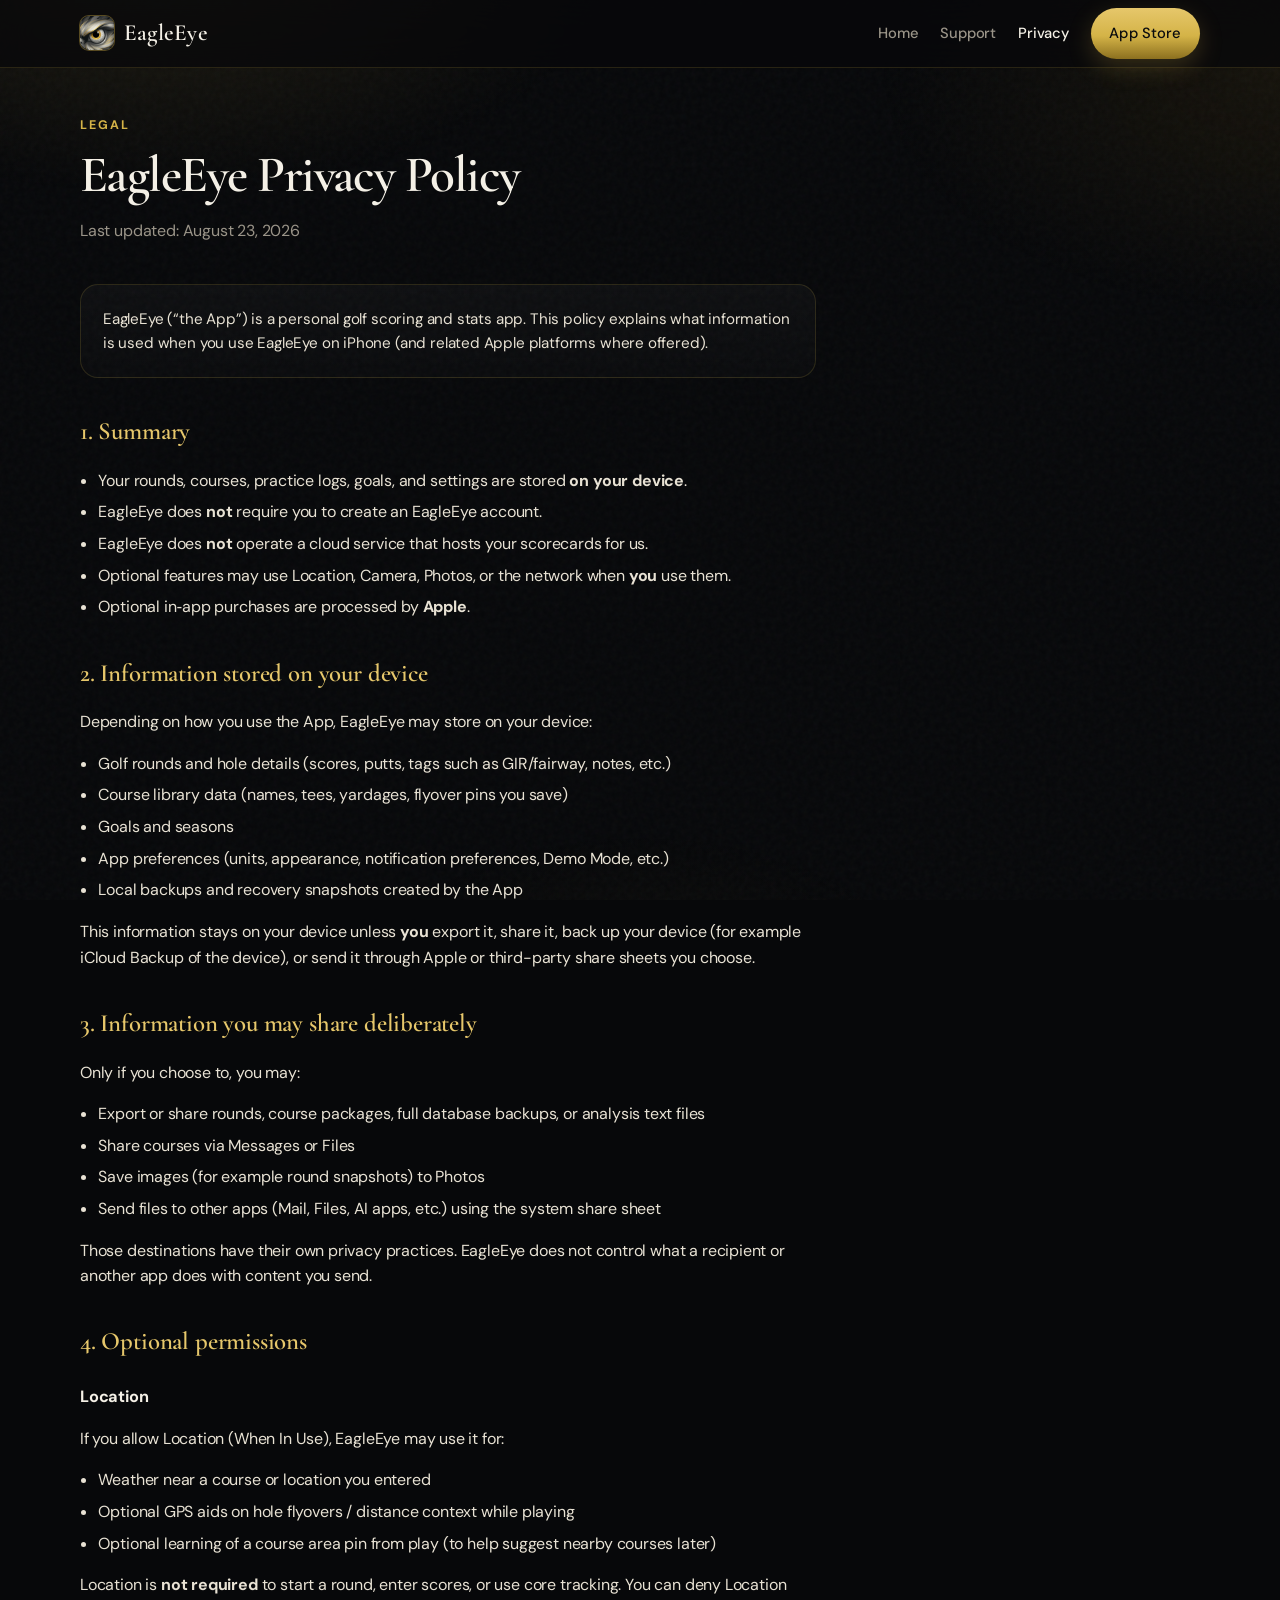
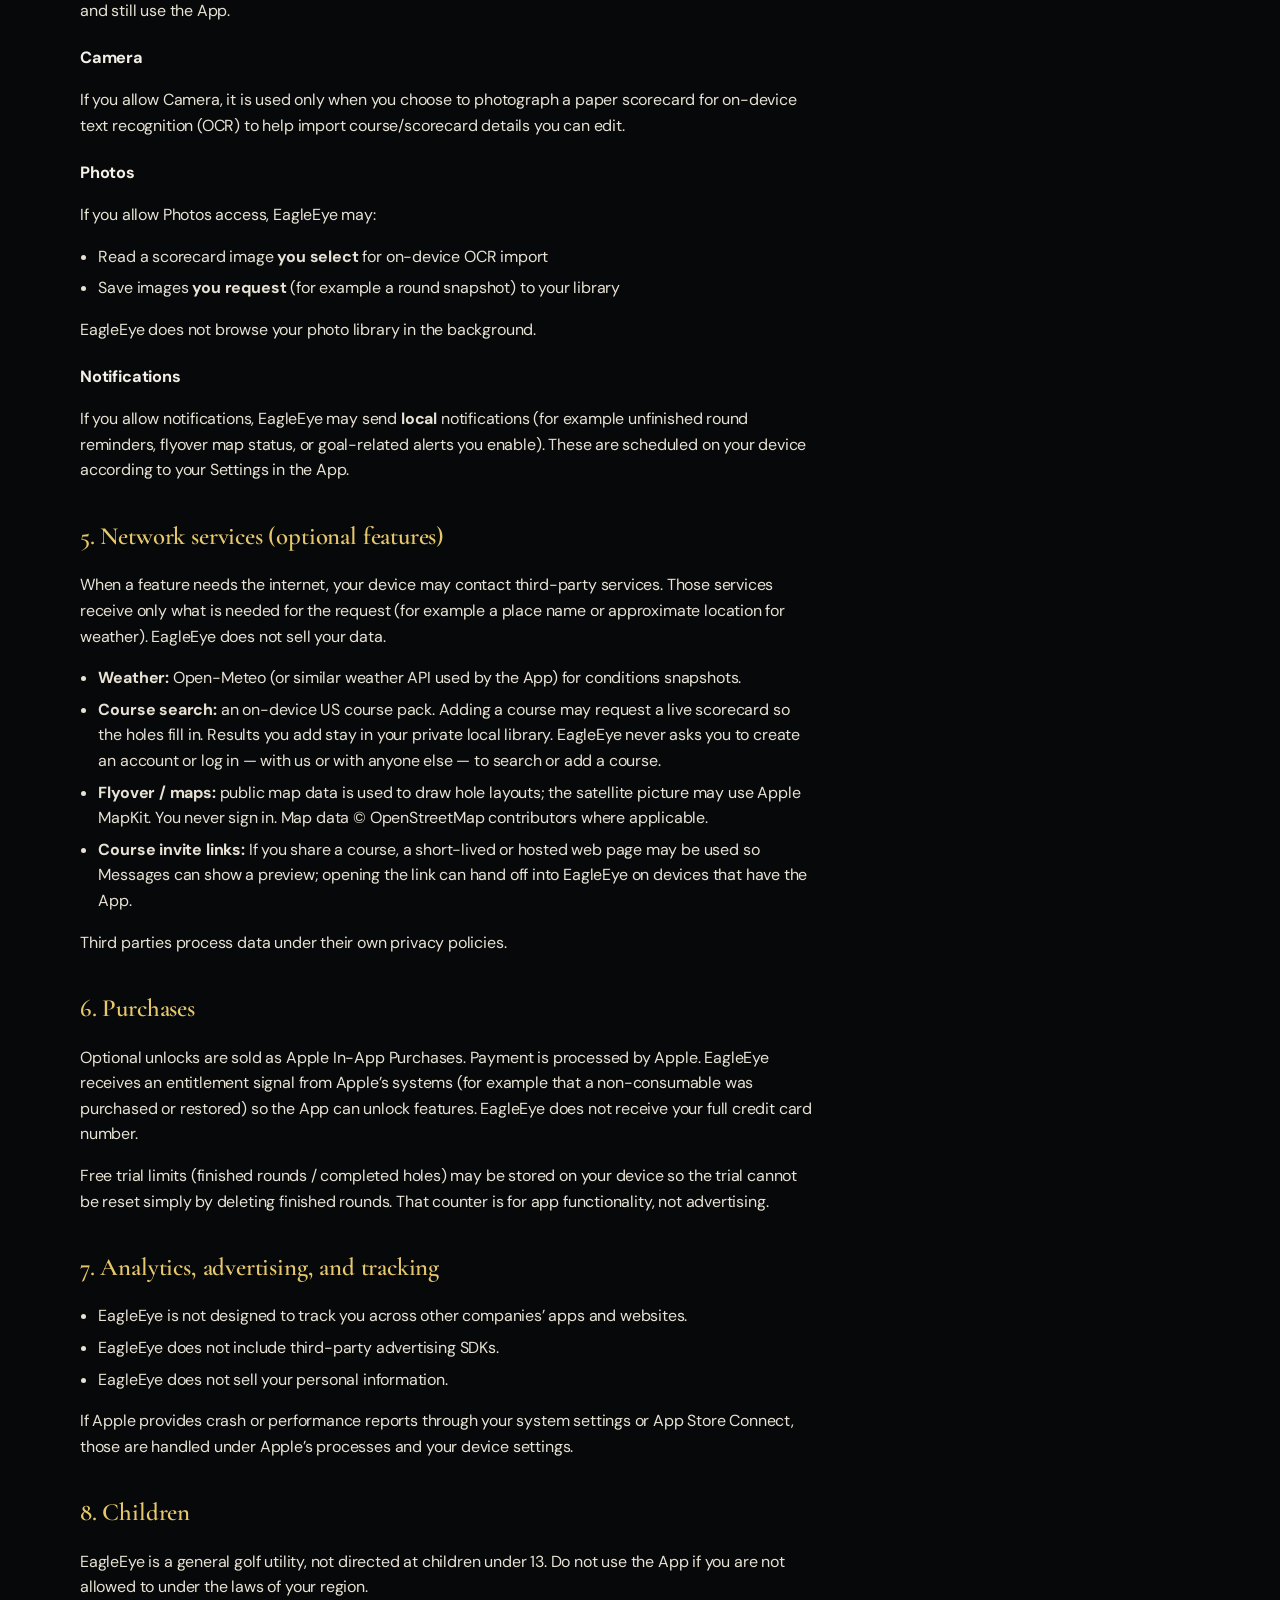
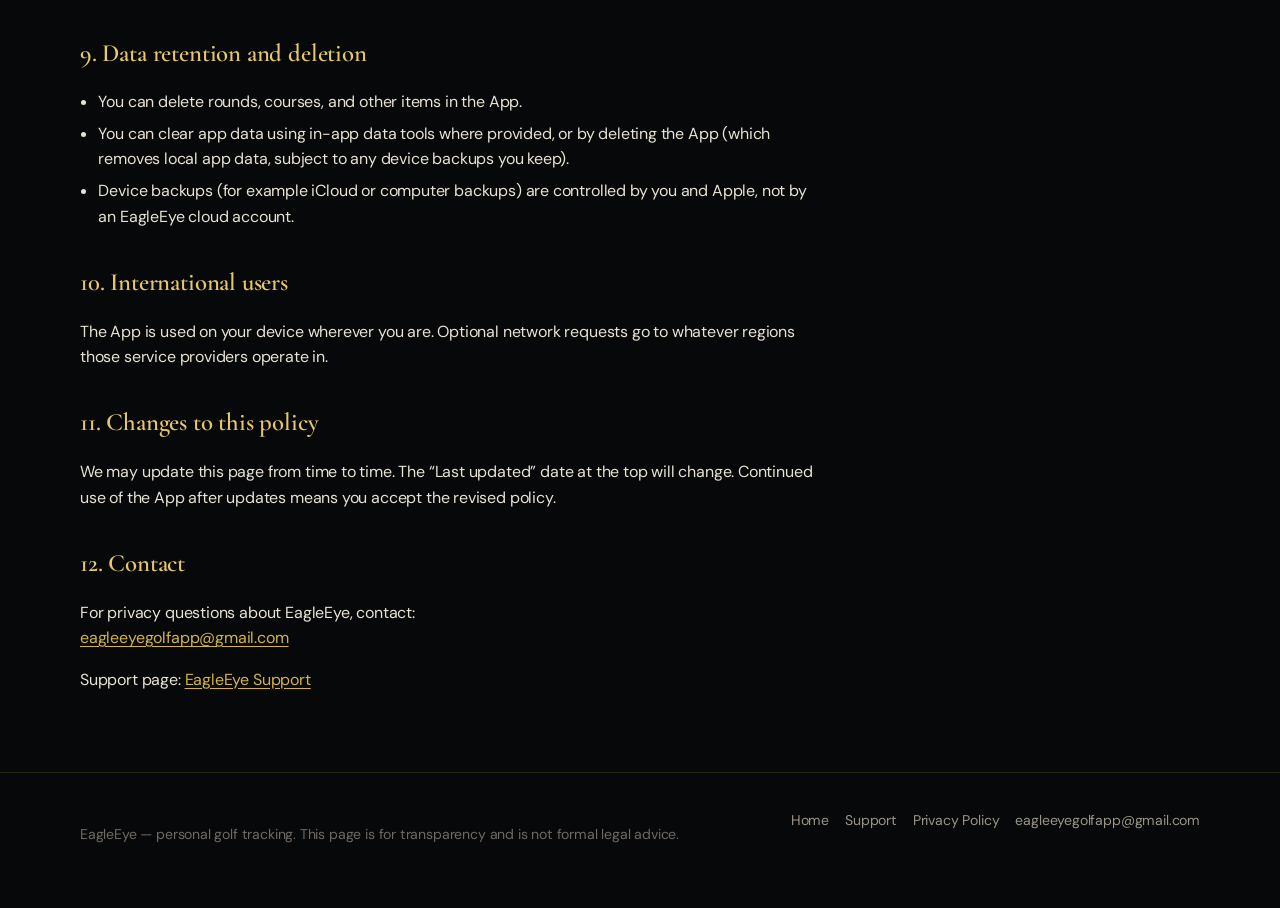
==== commit cdaa58f4: "Use raw app screenshots and broader marketing copy Replace framed App Store composites with unframed" ====
--- a/privacy.html
+++ b/privacy.html
@@ -131,8 +131,8 @@
       </p>
       <ul>
         <li><strong>Weather:</strong> Open-Meteo (or similar weather API used by the App) for conditions snapshots.</li>
-        <li><strong>Course search:</strong> an on-device US course pack from OpenGolfAPI (OpenStreetMap-derived, ODbL). Adding a course may request a live scorecard from OpenGolfAPI. Results you add stay in your private local library. You do not create an OpenGolf or OpenStreetMap account to use this.</li>
-        <li><strong>Flyover / maps:</strong> OpenStreetMap-related queries (for example Overpass) when associating hole maps; map display may use Apple MapKit. No OpenStreetMap account is required. Map data © OpenStreetMap contributors where applicable.</li>
+        <li><strong>Course search:</strong> an on-device US course pack. Adding a course may request a live scorecard so the holes fill in. Results you add stay in your private local library. EagleEye never asks you to create an account or log in — with us or with anyone else — to search or add a course.</li>
+        <li><strong>Flyover / maps:</strong> public map data is used to draw hole layouts; the satellite picture may use Apple MapKit. You never sign in. Map data © OpenStreetMap contributors where applicable.</li>
         <li><strong>Course invite links:</strong> If you share a course, a short-lived or hosted web page may be used so Messages can show a preview; opening the link can hand off into EagleEye on devices that have the App.</li>
       </ul>
       <p>Third parties process data under their own privacy policies.</p>
